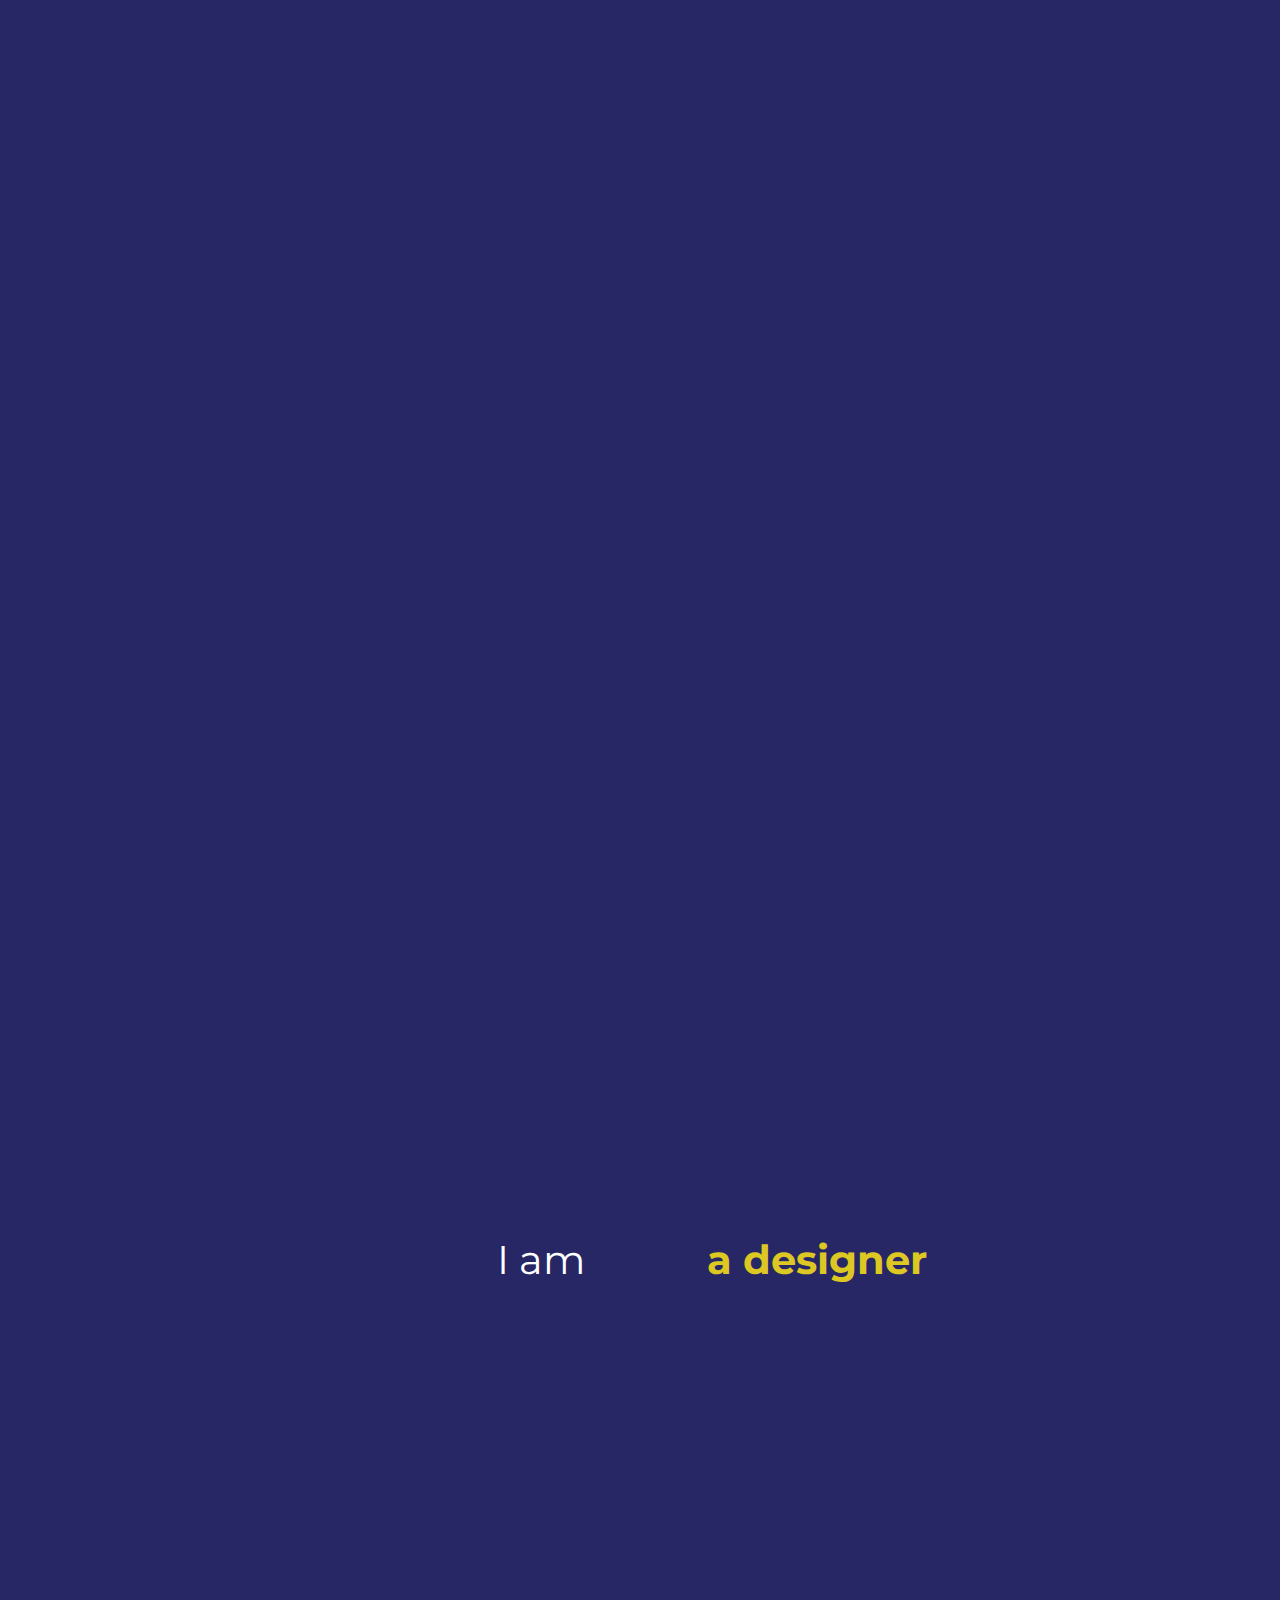
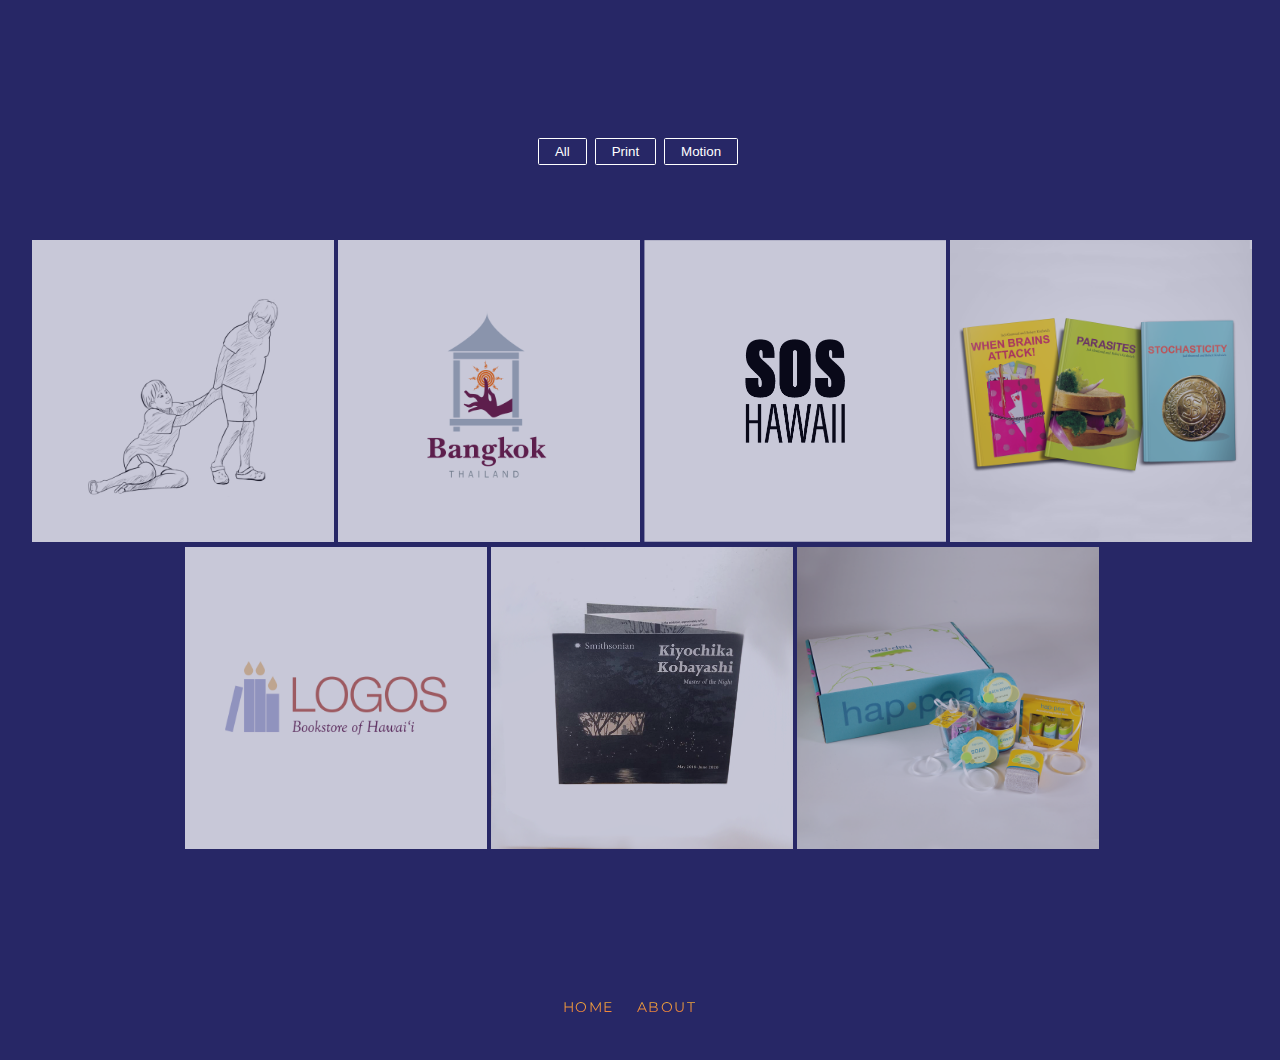
==== index.html @ 097b96c8 "update" ====
<!doctype html>
<html lang="en">

<head>
    <meta charset="utf-8" />
    <title>Joanna Yee's Portfolio</title>
    <meta name="description" content="This is Joanna Yee's Portfolio" />

    <!-- VIEWPORT FOR MOBILE -->
    <meta name="viewport" content="width=device-width, initial-scale=1" />

    <!-- FOR IE -->
    <meta http-equiv="X-UA-Compatible" content="ie=edge">

    <!-- GOOGLE FONT -->
    <link href="https://fonts.googleapis.com/css2?family=Montserrat:ital,wght@0,100;0,400;0,500;0,700;1,100;1,400;1,500;1,700&display=swap" rel="stylesheet"> 

  
    <!-- MAIN CSS FILE -->
    <link href="css/style.css" rel="stylesheet" type="text/css" />

</head>

<body>

    <header class="site-header fade-in-and-down">
        <div class="site-identity">
            <a href="index.html"><img class="logo" src="img/sitelogo.svg" alt="Joanna" width="60" height="20"></a>
            <h1><a href="index.html">Joanna Yee</a></h1> 
        </div>

    
        <nav class="site-navigation">
            <ul>
                <li><a href="index.html" class="selected">Work</a></li>
                <li><a href="about.html">About</a></li>
            </ul>
        </nav>
    </header>

    <main>
        <section class="home wrapper fade-in-and-down">
            <div class="carousel">
                <div class="slides">
                  <a href="/bookcovers/index.html" class="book"></a>

                  <a href="/soshawaii/index.html"  class="slide"></a>  
        
                  <a href="/soshawaii/index.html"  class="slide"></a>
                </div>
                <div class="controls">
                  <div class="control prev-slide">&#9668;</div>
                  <div class="control next-slide">&#9658;</div>

                </div>
              </div>
        </section>
<section>
         <div class="Iam">

            <p>I am</p>
            <b>
              <div class="innerIam">
               a designer <br /> 
               a illustrator<br />
               <br />
                <br />
                a creative thinker
                </div>
            </b>
            
            </div>
        </section>
        <div class="mixcontainer group">   
            <section id="work" class="text-centered">
                
                <div class="mixcontrols">
                    <button class="filter alt fade-and-move-in" data-filter="all">All</button>
                    <button class="filter alt fade-and-move-in" data-filter=".print">Print</button>
                    <button class="filter alt fade-and-move-in" data-filter=".motion">Motion</button>
                </div>

                <div class="thumbgrid mixcontainer fade-and-move-in">
                    <a href="rotoscope/index.html" class="mix motion" title="Rotoscope | Motion"><img src="img/rotoscope.png" alt="Rotoscope"/></a>
                    <a href="./bangkok/index.html" class="mix print" title="Bangkok | Print"><img src="./img/citylogothumbnail.png" alt="Bangkok"/></a>
                    <a href="./soshawaii/index.html" class="mix print" title="Soshawaii | Print"><img src="./img/soshawaii.png" alt="soshawaii"/></a>
                    <a href="./bookcovers/index.html" class="mix print" title="Bookcover Trilogy | Print"><img src="./img/booktrilogy.png" alt="Book covers"/></a>
                    <a href="./logosbookstore/index.html" class="mix print" title="Logos Bookstore | Print"><img src="./logosbookstore/img/logos.png" alt="bookstore"/></a>
                    <a href="./kobayashikiyochika/index.html" class="mix  print" title="Brochure | Print"><img src="./kobayashikiyochika/img/brochure1.png" alt="brochure"/></a>
                    <a href="./happea/index.html" class="mix print" title="Happea | Print"><img src="img/happea.png" alt="happea"/></a>
                   
                </div>
            </section>
        </div>
               
    </main>

    <footer class="site-footer">
        <nav class="site-navigation">
            <ul>
                <li><a href="index.html">Home</a></li>
                <li><a href="about.html">About</a></li>
            </ul>
        </nav>
    </footer>
    
<!-- JAVASCRIPT -->
<script src="js/mixitup.min.js"></script>
<script>
    document.addEventListener("DOMContentLoaded", function () {
        // MIXITUP
        var containerEl = document.querySelector(".mixcontainer");
        var mixer = mixitup(containerEl);
    });
 </script>
 <script src="js/slider.js"></script>

</body>

</html>
---- css/style.css ----
/* CSS TABLE OF CONTENTS 

  # GLOBALS
    # RESET
    # BODY SETTINGS
  # TYPOGRAPHY
    # HEADINGS
    # PARAGRAPHS
    # LINKS
    # TYPE SPECIMEN
  # MEDIA
    # IMAGES
  # COMPONENTS
    # BUTTONS
  # LAYOUT
    # CONTAINER
    # BESPOKE LAYOUT HELPERS
  # STRUCTURE
    # HEADER
    # FOOTER
    # NAV
    # MAIN
    # SECTIONS
  # ANIMATIONS
    # @KEYFRAME
    # SCROLL-TRIGGERED

*/

/* GLOBAL RESET */
* { box-sizing: border-box; }

/* GLOBAL BODY SETTINGS */
body {
  font-family: "Montserrat", serif;
  font-weight: 400;
  font-size: 87.5%; /* 14px */
  color: rgba(255, 255, 255, 0.945);
  margin: 0 auto;
  background-color: #272766;
  min-height: 100vh;
}

/* TYPOGRAPHY */
h1,h2,h3 { font-weight: normal; }

p { max-width: 35em; }

a {
  color: rgba(0, 0, 0, 0.8);
  text-decoration: none;
}
a:hover { color: rgba(0, 0, 0, 1); }


/* TYPE SPECIMEN */
.headline {
  font-size: 4em;
  font-weight: 400;
  line-height: 1;
  margin: 0 0 .4em 0;
}
.head{
  margin-top: -50px;
  font-size: 4em;
  font-weight: 400;
  line-height: 1;
  /* margin: 0 0 .4em 0; */
}
.subheadline {
  font-size: 2em;
  font-weight: 300;
  color: rgba(255,243,59,.8);
  line-height: 1;
  margin: 0 0 .6em 0;
}


/* MEDIA */
img {
  max-width: 100%;
  height: auto;
  z-index: 0;
}
.joanna {
  display: block;
  align-content: center;
  margin-bottom: 3em;
  margin-left: 7.5em;
}
.logo {
margin-left: 20px;
}
.name {
  margin-left: -45em;
  z-index: 0;
}
/* BUTTONS */
.center{
  text-align: center;
}
.button {
  display: inline-block;
  border: 1px solid rgba(255,243,59,.8);
  border-radius: 3em;
  color: rgba(255,243,59,.8);
  padding: 1em 2em;
  margin: .5em 0;
}
.button:hover {
  background: rgba(233,62,58,1);
  color: #fff;
  border-color: rgba(233,62,58,1);
}

/* LAYOUT */
.container {
  max-width: 1000px;
  margin: 0 auto;
}

/* BESPOKE LAYOUT HELPERS */
@media (min-width: 768px){

  .two-col .container {
    display: flex;
    align-items: center;
  }

  .two-col .subcontent-image,
  .two-col .subcontent-text {
    width: 50%;
    padding: 2em;
    z-index: 0;
  }

  .col-imagesmaller .container {
    display: flex;
    align-items: flex-start;
  }

  .col-imagesmaller .subcontent-image {
    width: 33.3333%;
  }

  .col-imagesmaller .subcontent-text {
    width: 66.6666%;
    padding: 2em;
  }

  .flippit .container {
    flex-direction: row-reverse;
  }

}

/* STRUCTURE */
.site-identity h1 {
  font-size: 1.5em;
  margin: 0;
  display: inline-block;
  position: absolute;
  top: -9999px;
  left:-9999px
 }

.site-header,
.site-footer {
  text-align: center;
  margin: 1em 0;
  padding-bottom: 1em;
}

.site-header {
  display: flex;
  justify-content: space-between;
  position: absolute;
  width: 100%;
  z-index: 1;
}

.site-header h1 {
  font-size: 1.5em;
  font-weight: 400;
  margin: 0;
}

.site-header h1 a {
  color: rgba(0, 0, 0, 0.5);
  text-transform: uppercase;
  letter-spacing: 0.1em;
  padding: 1em;
  display: inline-block;
  transition: .2s ease-out all;
}

.site-header h1 a:hover {
  color: rgba(0, 0, 0, 1);
}

/* SITE NAV */
.site-navigation ul {
  padding: 0;
  margin: 1em 1.5em 0 0;
}

.site-navigation ul li {
  display: inline-block;
}

.site-navigation ul li a {
  display: block;
  padding: 1em 0.5em;
  margin: 0 .2em;
  background: -webkit-linear-gradient(rgba(255,243,59,1), rgba(233,62,58,1));
  -webkit-background-clip: text;
  -webkit-text-fill-color: transparent;
  text-transform: uppercase;
  letter-spacing: 0.1em;
  border-bottom: 2px solid rgba(0, 0, 0, 0);
  transition: .2s ease-out all;
}

.site-navigation ul li a:hover {
  border-bottom: 2px solid rgb(255, 255, 255);
  background-color: rgb(255, 255, 255);
}

.site-navigation ul li a.selected {
  border-bottom: 2px solid rgb(255, 255, 255);
}

/* MAIN CONTENT */
main { padding: 5em 0; }
section {
  padding: 2em;
  min-height: 90vh;
  display: grid;
  align-items: center;
  justify-content: center;
}



/* FEATURED PROJECTS ON HOME PAGE */
@media (min-width: 768px) {

  .featuredproject {
    display: flex;
    justify-content: space-between;
    align-items: center;
    max-width: 1200px;
    margin: 0 auto;
  }
  .featuredproject.swapped {
    flex-direction: row-reverse;
  }
  .featuredproject .image-wrapper {
    width: 49%;
  }
  .featuredproject .text-wrapper {
    width: 49%;
    padding: 3em;
  }

}

@media (min-width: 768px) {

  .home {
    display: flex;
    justify-content: space-between;
    align-items: center;
    max-width: 1200px;
    margin: 0 auto;
    background: #272766;
  }
  .home.swapped {
    flex-direction: row-reverse;
  }
  .home .image-wrapper {
    width: 49%;
  }
  .home .text-wrapper {
    width: 49%;
    padding: 3em;
  }

}

.wrapper {
  position: flex;
  max-width: 90%;
  margin: 0 auto;
  padding: 10px 20px;
  border-radius: 8px;
  text-align: center;
}


@media (min-width: 768px) {
.title {
	font-family: "Montserrat",serif;
	text-align: center;
	color: #FFF;
	display: flex;
	flex-direction: column;
	align-items: center;
  justify-content: center;
  margin-left: auto;
	height: 100vh;
	letter-spacing: 1px;
  line-height: 100px;
  z-index: 1;
  text-align: left;
}


h1.type {
	background-image: url(https://paintingvalley.com/image/watercolor-gif-32.gif);
	background-size: cover;
	color: transparent;
	-moz-background-clip: text;
	-webkit-background-clip: text;
	text-transform: uppercase;
	font-size: 10em;
	line-height: .75;
	margin: 10px 0;
}
}
/* @media (max-width: 767px) {

  h1.type {
    background-image: url(https://paintingvalley.com/image/watercolor-gif-32.gif);
    background-size: cover;
    color: transparent;
    -moz-background-clip: text;
    -webkit-background-clip: text;
    text-transform: uppercase;
    font-size: 3em;
    line-height: .75;
    margin: 10px 0;
  }
} */

/* styling my button */



/* SUB PAGE: PROJECT DETAIL PAGES */

.page-projectdetail {
  max-width: none;
  margin: 0;
  padding: 0;
  background-color: #272766;
}

.page-projectdetail main {
  padding: 0;
}

.page-projectdetail .hero {
  background: #272766;
  padding: 0;
  z-index: 0;
}

.page-projectdetail .darker {
  background: rgba(0, 0, 0,.05);
}

.projectinfo p {
  text-align: left;
  margin-left: auto;
  margin-right: auto;
  max-width: 45em;
}

.subcontent-text {
  padding: 2em 0;
}

.subcontent-text h3 {
  font-size: 1.75em;
}

.meta-text h3 {
  border-top: 1px solid rgba(0,0,0,.3);
  padding-top: 2em;
}

.meta-list {
  list-style: none;
  padding: 2em 0;
}

.meta-list span {
  font-weight: bold;
}

@media (min-width: 768px){

  /* .projectinfo p {
    columns: 2;
  } */

  .meta-info .meta-list {
    columns: 2;
  }

}

/* @KEYFRAME ANIMATIONS */
@keyframes fade-in-and-down {
  from {
    opacity: 0;
    transform: translateY(-20px);
  }
  to {
    opacity: 1;
    transform: translateY(0);
  }
}

.fade-in-and-down * {
  animation-name: fade-in-and-down;
  animation-duration: 0.4s;
  animation-timing-function: ease-out;
  animation-delay: 0;
  animation-fill-mode: forwards;
  opacity: 0;
}

.fade-in-and-down *:nth-child(1) { animation-delay: 0.2s; }
.fade-in-and-down *:nth-child(2) { animation-delay: 0.4s; }
.fade-in-and-down *:nth-child(3) { animation-delay: 0.6s; }
.fade-in-and-down *:nth-child(4) { animation-delay: 0.8s; }
.fade-in-and-down *:nth-child(5) { animation-delay: 1s; }
.fade-in-and-down *:nth-child(6) { animation-delay: 1.2s; }
.fade-in-and-down *:nth-child(7) { animation-delay: 1.4s; }
.fade-in-and-down *:nth-child(8) { animation-delay: 1.6s; }


/* SCROLL-TRIGGERED ANIMATIONS ("REVEALER")*/
.revealer * {
  transition: transform .4s cubic-bezier(0, .5, .5, 1);
  transition: opacity .4s linear;
  opacity: 0;
  transform: translateY(-20px);
}

.revealer *:nth-child(1) { transition-delay: .2s; }
.revealer *:nth-child(2) { transition-delay: .4s; }
.revealer *:nth-child(3) { transition-delay: .6s; }
.revealer *:nth-child(4) { transition-delay: .8s; }
.revealer *:nth-child(5) { transition-delay: .9s; }
.revealer *:nth-child(6) { transition-delay: 1s; }
.revealer *:nth-child(7) { transition-delay: 1.1s; }
.revealer *:nth-child(8) { transition-delay: 1.2s; }
.revealer *:nth-child(9) { transition-delay: 1.3s; }

.active * {
  opacity: 1;
  transform: translateY(-20px);
}

#video { 
  position: relative;
  overflow: hidden;
  top: 1.5em;
  left: 18%;
  max-width: 65%;
  min-height: 100%;
  width: auto;
  height: auto;
  z-index: 0;
  margin-top: auto;
  /* transform: translateX(-50%) translateY(-50%); */
}

/*Headline*/
/* 
/*Mix it up*/
.text-centered {
  text-align: center;
 }
 .hidden {
  position: absolute;
  top: -9999px;
  left: -9999px;
 }
 .subheader {
  color: #999;
  margin-top: 1em;
  font-style: normal;
  font-weight: normal;
  clear: both;
 }
 
.thumbgrid a {
  box-sizing: border-box;
  display: inline-block;
  width: 50%;
  margin-right: -4px;
  margin-bottom: -7px;
  padding: 0;
 }
  
 @media (min-width: 768px) {
  .thumbgrid a {
    width: 25%;
  } 
 }
 .thumbgrid a img {
  /* display: block; */
  max-width: 100%;
  height: auto;
 }
 .group:after,
.row:after,
.container:after,
.nav:after {
 content: "";
 display: table;
 clear: both;
 font-size: 0;
}
.thumbgrid a {
  overflow: hidden;
  border: 2px solid rgba(255, 255, 255, 0);
 }
 .thumbgrid a img {
  opacity: 0.75;
  transition: all ease-in-out 0.2s;
  transform: scale(1);
 }
 .thumbgrid a:hover img {
  opacity: 1;
  transform: scale(1.05);
 }
 
 .mixcontainer {
  text-align: center;
 }
 .mixcontrols {
  margin-bottom: 2em;
 }
 button.filter {
  display: inline-block;
  padding: 0.35em 1.2em;
  border: 0.1em solid rgb(255, 255, 255);
  margin: 0 0.3em 0.3em 0;
  border-radius: 0.12em;
  box-sizing: border-box;
  text-decoration: none;
  font-family: 'Roboto',sans-serif;
  font-weight: 300;
  color: rgb(255, 255, 255);
  text-align: center;
  background-color: transparent;
 }

 button.filter:hover {
   cursor: pointer;
   background-color: rgba(255,243,59,.8);
 }

 @media (min-width: 768px) {

  .Iam {
    padding: 2em 5em;
    font: normal 40px/50px "Montserrat", sans-serif;
    color: #fff;
    margin-left:6em;
  }
  .Iam p {
    height: 50px;
    float: center;
    margin-right: 0.3em;
  }
  .Iam b {
    float: left;
    overflow: hidden;
    position: relative;
    height: 50px;
    top: -90px;
    margin-left: 4em;
  }
}

@media (max-width: 320px) {

  .Iam {
    padding: auto 0;
    font: calc(12px + 1vw)  "Montserrat", sans-serif;
    color: #fff;
    margin-left:6em;
  }
  .Iam p {
    height: 50px;
    float: center;
    margin-right: 0.3em;
  }
  .Iam b {
    float: left;
    overflow: hidden;
    position: relative;
    height: 10px;
    top: -90px;
    margin-left: 4em;
  }
}
  .Iam .innerIam {
    display: inline-block;
    text-align: left;
    color: #ddc823;
    position: relative;
    white-space: nowrap;
    top: 0;
    left: 50px;
  
  
  /*animation*/
  -webkit-animation:move 5s;
     -moz-animation:move 5s;
      -ms-animation:move 5s;
       -o-animation:move 5s;
          animation:move 5s;
  /*animation-iteration-count*/
  -webkit-animation-iteration-count:infinite;
     -moz-animation-iteration-count:infinite;
      -ms-animation-iteration-count:infinite;
       -o-animation-iteration-count:infinite;
          animation-iteration-count:infinite;
  /*animation-delay*/
  -webkit-animation-delay:1s;
     -moz-animation-delay:1s;
      -ms-animation-delay:1s;
       -o-animation-delay:1s;
          animation-delay:1s;
  }
  @keyframes move{
  0%  { top: 0px; }
  20% { top: -50px; }
  40% { top: -100px; }
  60% { top: -150px; }
  80% { top: -200px; }
  }
  
  @-webkit-keyframes move {
      0%  { top: 0px; }
      20% { top: -50px; }
      40% { top: -100px; }
      60% { top: -150px; }
      80% { top: -200px; }
  }
  @-moz-keyframes move {
      0%  { top: 0px; }
      20% { top: -50px; }
      40% { top: -100px; }
      60% { top: -150px; }
      80% { top: -200px; }
  }
  @-o-keyframes move {
      0%  { top: 0px; }
      20% { top: -50px; }
      40% { top: -100px; }
      60% { top: -150px; }
      80% { top: -200px; }
  }
  @keyframes move {
      0%  { top: 0px; }
      20% { top: -50px; }
      40% { top: -100px; }
      60% { top: -150px; }
      80% { top: -200px; }
  }
  
  .carousel {
    width: 80vw;
    height: 250px;
    border-radius: 3px;
    overflow: hidden;
    position: inline;
    box-shadow: 0 3px 6px rgba(0, 0, 0, 0.2);
  }
  .carousel:hover .controls {
    opacity: 1;
  }
  .carousel .controls {
    opacity: 0;
    display: flex;
    position: absolute;
    top: 50%;
    left: 0;
    justify-content: space-between;
    width: 100%;
    z-index: 99999;
    transition: all ease 0.5s;
  }
  .carousel .controls .control {
    margin: 0 5px;
    display: flex;
    align-items: center;
    justify-content: center;
    height: 40px;
    width: 40px;
    border-radius: 50%;
    background-color: rgba(233,62,58,1);
    opacity: 0.5;
    transition: ease 0.3s;
   
  }
  .carousel .controls .control:hover {
    opacity: 1;
    cursor: pointer;
  }
  .carousel .slides {
    position: absolute;
    left: 0;
    transform: translateY(-50%);
    display: flex;
    width: 100%;
    height: 100vh;
    transition: 1s ease-in-out all;
  }
  .carousel .slides .slide {
    min-width: 100%;
    min-height: 250px;
    height: auto;
    background-image: url("../img/soshawaiislide.png");
    background-position-x: center;
    background-repeat: no-repeat;

  }
  .carousel .slides .book {
    min-width: 100%;
    min-height: 250px;
    height: auto;
    background-image: url("../img/bookcoversslide.png");
    background-position-x: center;
    background-repeat: no-repeat;
  }

  .carousel .slides .bangkok {
    min-width: 100%;
    min-height: 250px;
    height: auto;
    background-image: url("../img/bookcoversslide.png");
    background-position-x: center;
    background-repeat: no-repeat;
  }
  .carousel.img {
    margin-top: -1em;
  }
  @media (min-width: 500px) {
    .hero.sos {
    background-image: url("../soshawaii/img/posterbig.png");
    background-repeat: no-repeat;
    background-size: cover;
    background-position: center;
  }
}
@media (max-width: 500px) {
  .hero.sos {
    background-image: url("../soshawaii/img/postersmall.png");
    background-repeat: no-repeat;
    background-size: cover;
    background-position: center;
  }
}

@media (min-width: 500px) {
  .hero.brochure {
    background-image: url("../kobayashikiyochika/img/brochurefront.png");
    background-repeat: no-repeat;
    background-size: cover;
    background-position: top;
    height: 100vh;
  }
}

@media (min-width: 500px) {
  .hero.book {
    background-image: url("../img/bookcovers.jpg");
    background-repeat: no-repeat;
    background-size: cover;
    background-position: center;
    height: 100vh;
  }
}
@media (min-width: 500px) {
  .hero.happea {
    background-image: url("../happea/img/JoannaYee_Happea_Packaging2.jpg");
    background-repeat: no-repeat;
    background-size: cover;
    background-position: center;
    height: 100vh;
  }
}
@media (max-width: 500px) {
  .hero.bangkok {
    background-image: url("../img/citylogo_thumbnail.png");
    background-repeat: no-repeat;
    background-size: cover;
    background-position: center;
    height: 100vh;
  }
}
@media (min-width: 768px) {
  .row {
    margin-left: -1%;
    margin-right: -1%;
    display: flex;
    flex-wrap: wrap;
    justify-content: center;
  }
  .row.swapped {
    flex-direction: row-reverse;
  }
  .row.centered {
    flex-direction: column;
  }
  .row.centered .column {
    flex-grow: 0;
  }
  .row > .column {
    margin: 0 1% 2% 1%;
    flex-grow: 1;
  }
  .row > .column.one-half {
    width: 48%;
  }
  .row > .column.one-third {
    width: 31.3333%;
  }
  .row > .column.two-thirds {
    width: 64.6666%;
  }
  .row > .column.one-fourth {
    width: 23%;
  }
  .row > .column.three-fourths {
    width: 73%;
  }
  .row > .column.push-one-third {
    margin-left: 34.3333%;
  }
  .row > .column.push-one-fourth {
    margin-left: 26%;
  }
  .row > .column.centered {
    flex-grow: 0;
  }
}
.one-half {
  padding: 1.5em;
}
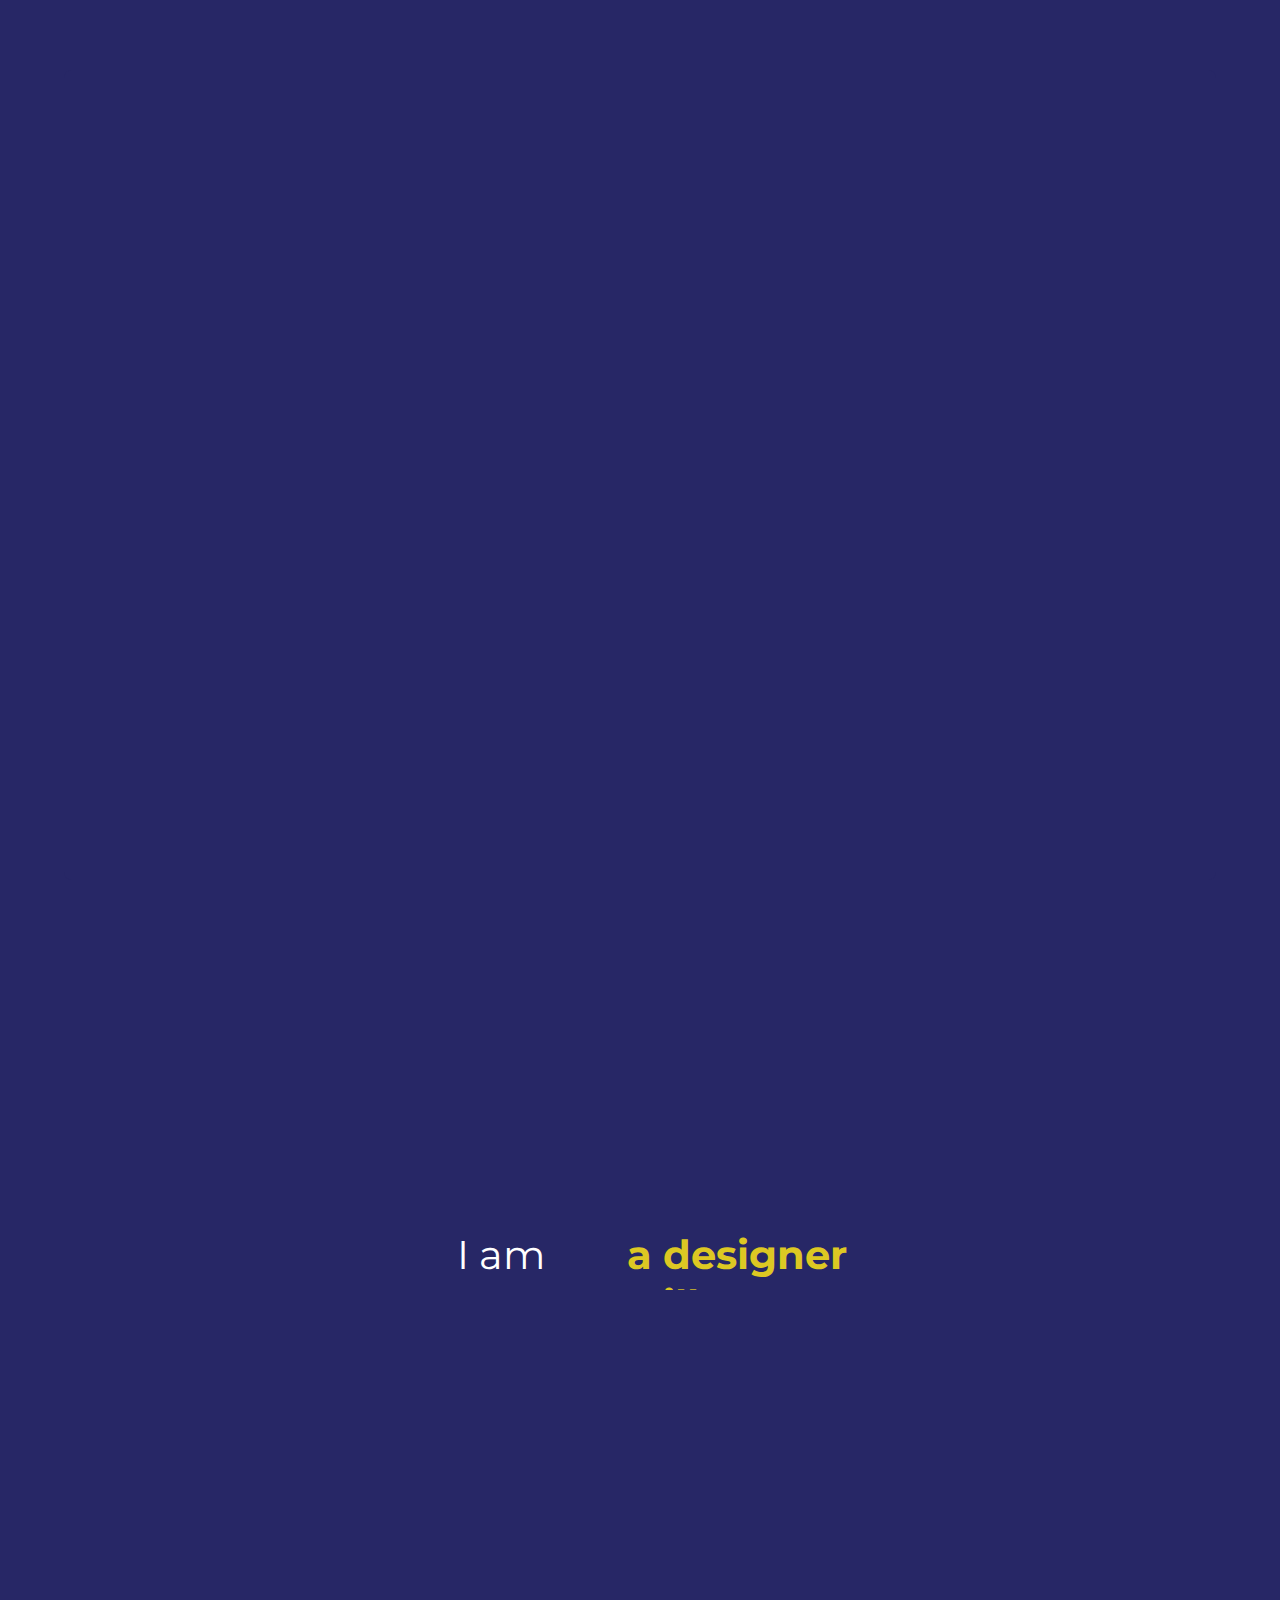
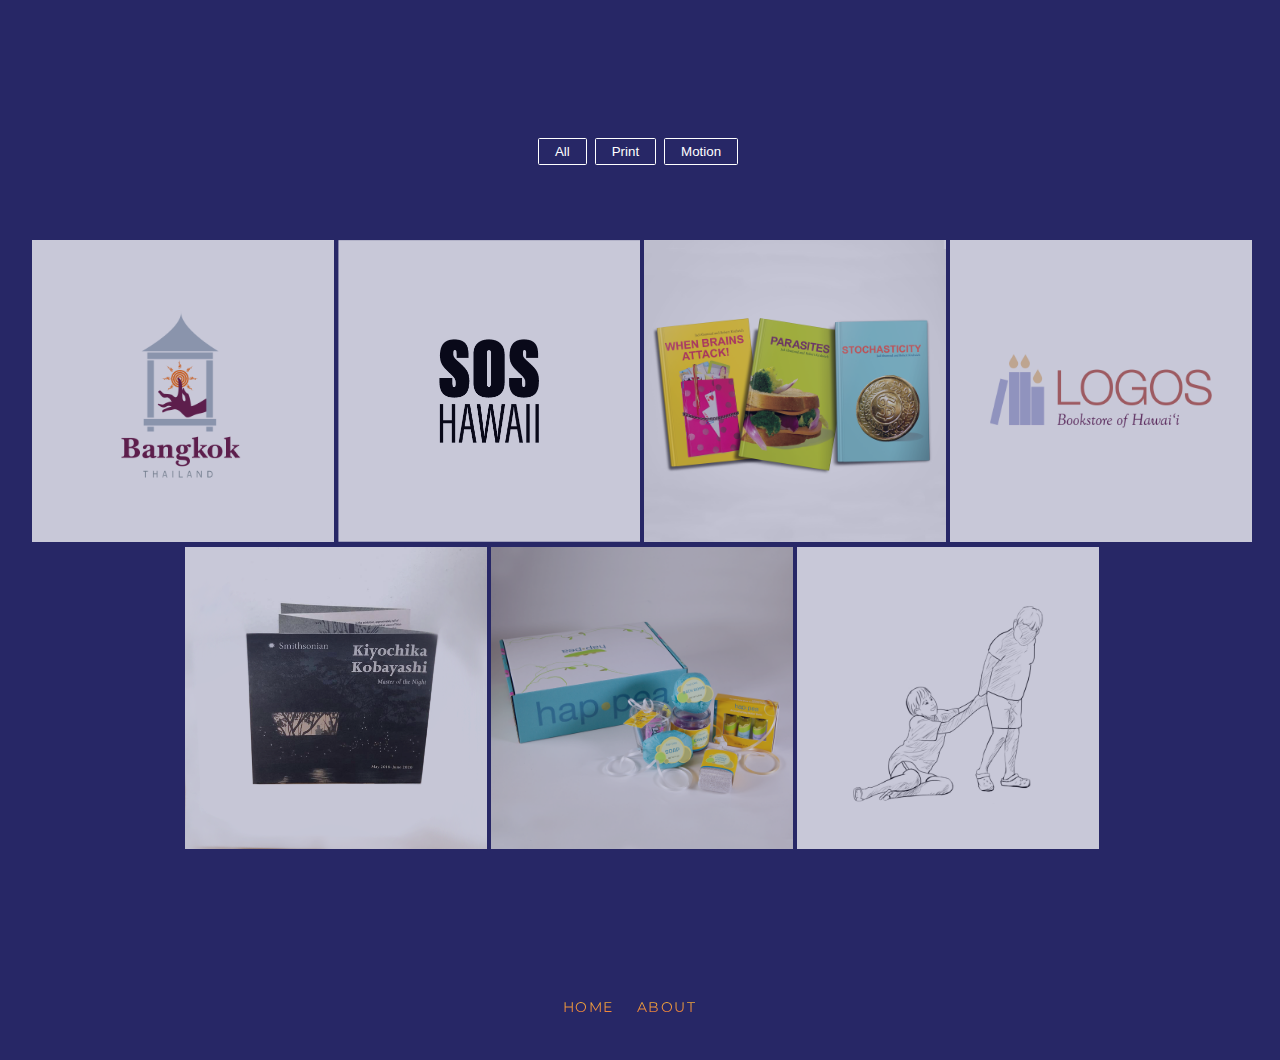
==== commit a26ce616: "update" ====
--- a/index.html
+++ b/index.html
@@ -55,6 +55,7 @@
                 </div>
               </div>
         </section>
+        
 <section>
          <div class="Iam">
 
@@ -70,7 +71,9 @@
             </b>
             
             </div>
+        
         </section>
+    </div>
         <div class="mixcontainer group">   
             <section id="work" class="text-centered">
                 
@@ -81,14 +84,14 @@
                 </div>
 
                 <div class="thumbgrid mixcontainer fade-and-move-in">
-                    <a href="rotoscope/index.html" class="mix motion" title="Rotoscope | Motion"><img src="img/rotoscope.png" alt="Rotoscope"/></a>
                     <a href="./bangkok/index.html" class="mix print" title="Bangkok | Print"><img src="./img/citylogothumbnail.png" alt="Bangkok"/></a>
                     <a href="./soshawaii/index.html" class="mix print" title="Soshawaii | Print"><img src="./img/soshawaii.png" alt="soshawaii"/></a>
                     <a href="./bookcovers/index.html" class="mix print" title="Bookcover Trilogy | Print"><img src="./img/booktrilogy.png" alt="Book covers"/></a>
                     <a href="./logosbookstore/index.html" class="mix print" title="Logos Bookstore | Print"><img src="./logosbookstore/img/logos.png" alt="bookstore"/></a>
                     <a href="./kobayashikiyochika/index.html" class="mix  print" title="Brochure | Print"><img src="./kobayashikiyochika/img/brochure1.png" alt="brochure"/></a>
                     <a href="./happea/index.html" class="mix print" title="Happea | Print"><img src="img/happea.png" alt="happea"/></a>
-                   
+                    <a href="rotoscope/index.html" class="mix motion" title="Rotoscope | Motion"><img src="img/rotoscope.png" alt="Rotoscope"/></a>
+
                 </div>
             </section>
         </div>
--- a/css/style.css
+++ b/css/style.css
@@ -569,10 +569,9 @@
  @media (min-width: 768px) {
 
   .Iam {
-    padding: 2em 5em;
     font: normal 40px/50px "Montserrat", sans-serif;
     color: #fff;
-    margin-left:6em;
+    margin-left:5em;
   }
   .Iam p {
     height: 50px;
@@ -583,22 +582,24 @@
     float: left;
     overflow: hidden;
     position: relative;
-    height: 50px;
+    height: 60px;
     top: -90px;
-    margin-left: 4em;
-  }
-}
-
-@media (max-width: 320px) {
+    margin-left: 3em;
+    padding-right: 2em;
+  }
+}
+
+@media (max-width: 420px) {
 
   .Iam {
     padding: auto 0;
-    font: calc(12px + 1vw)  "Montserrat", sans-serif;
+    font: "Montserrat", sans-serif;
+    font-size: inherit;
     color: #fff;
     margin-left:6em;
   }
   .Iam p {
-    height: 50px;
+    height: 500px;
     float: center;
     margin-right: 0.3em;
   }
@@ -606,9 +607,9 @@
     float: left;
     overflow: hidden;
     position: relative;
-    height: 10px;
+    height: 100px;
     top: -90px;
-    margin-left: 4em;
+    margin-left: 6em;
   }
 }
   .Iam .innerIam {
@@ -676,6 +677,7 @@
       60% { top: -150px; }
       80% { top: -200px; }
   }
+
   
   .carousel {
     width: 80vw;
@@ -692,7 +694,7 @@
     opacity: 0;
     display: flex;
     position: absolute;
-    top: 50%;
+    top: 45%;
     left: 0;
     justify-content: space-between;
     width: 100%;
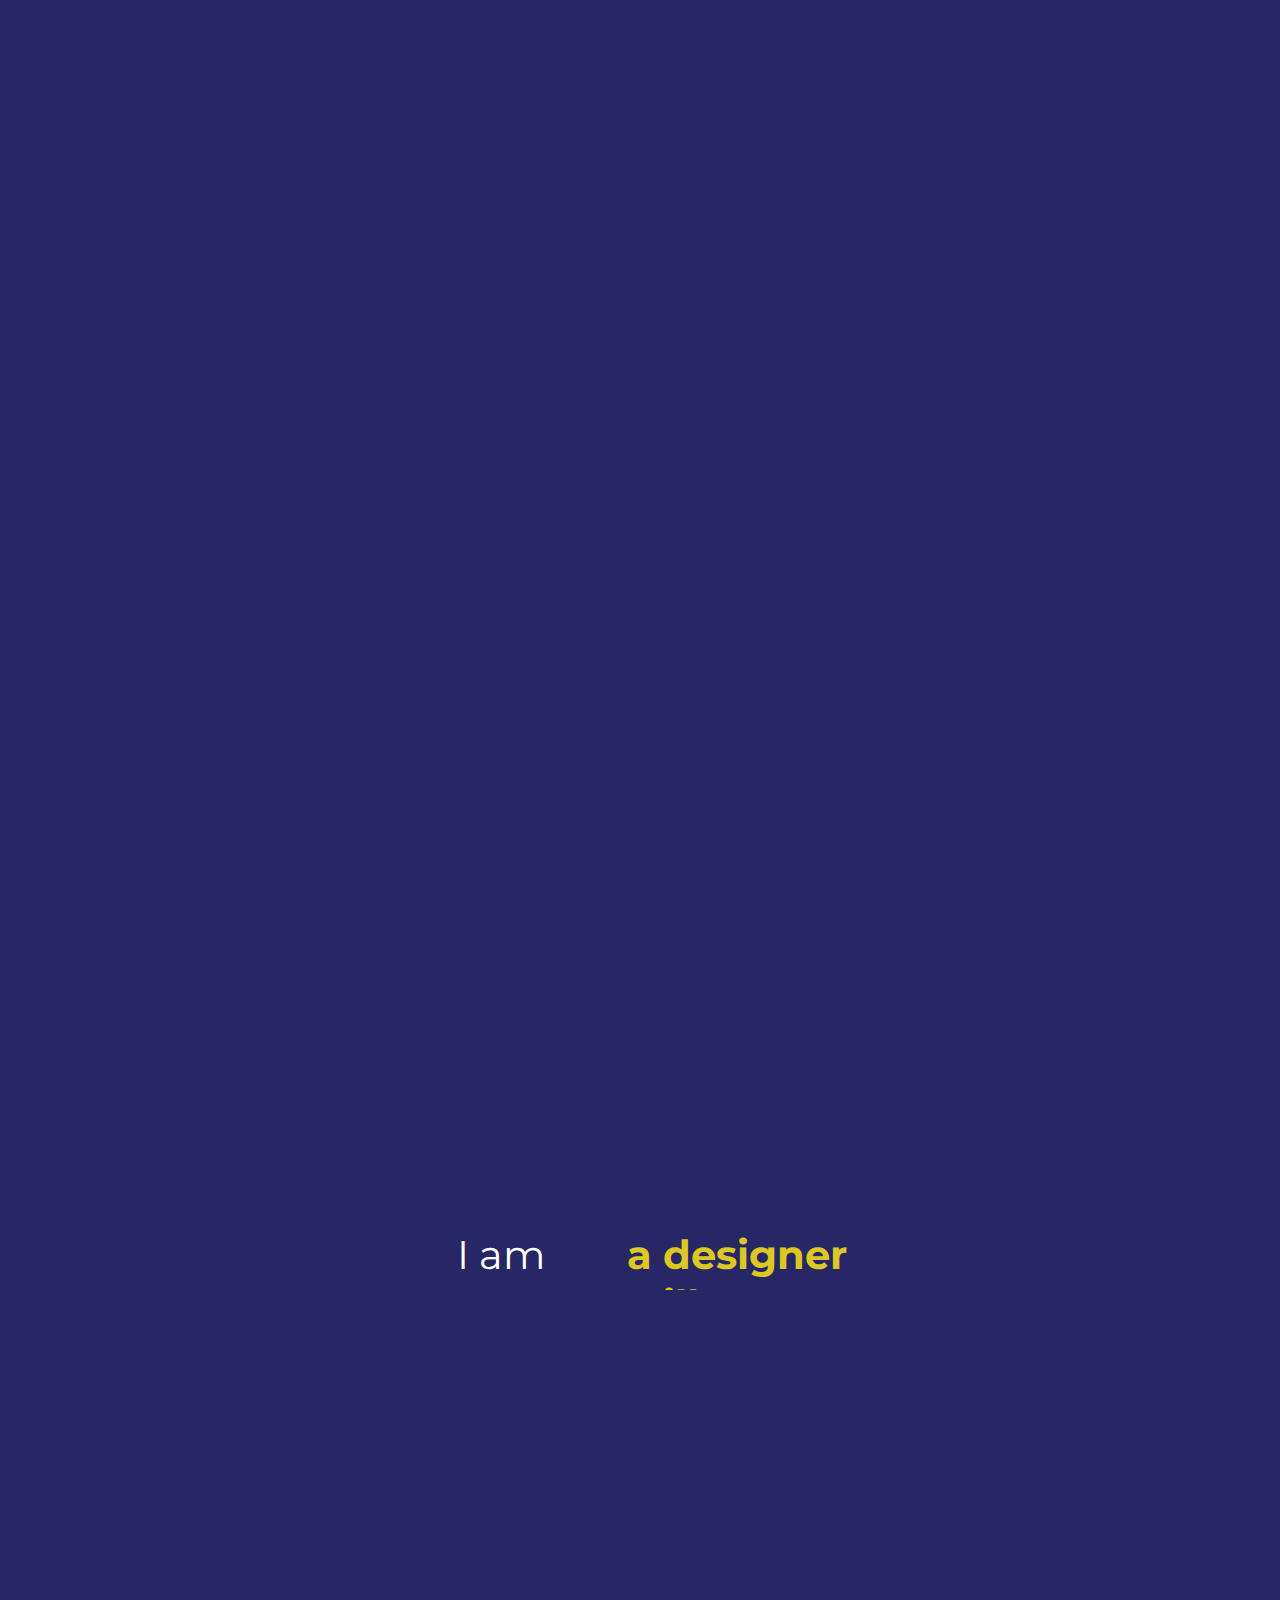
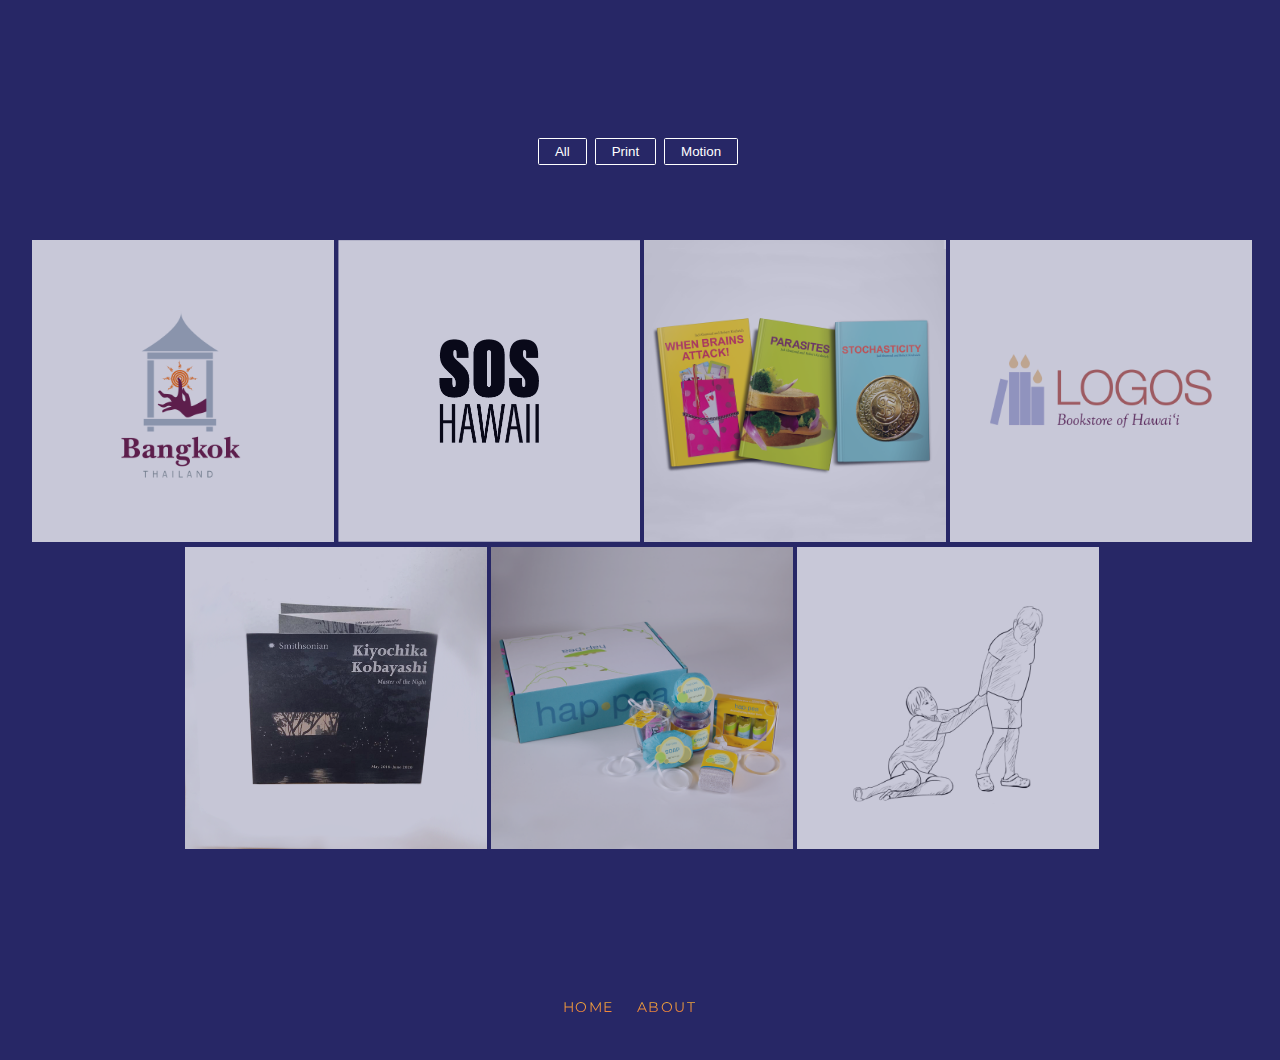
==== commit 63565b08: "update" ====
--- a/index.html
+++ b/index.html
@@ -19,6 +19,8 @@
     <!-- MAIN CSS FILE -->
     <link href="css/style.css" rel="stylesheet" type="text/css" />
 
+    <!-- Favicon -->
+    <link rel="shortcut icon" href="img/favicon.png" />
 </head>
 
 <body>
@@ -32,21 +34,23 @@
     
         <nav class="site-navigation">
             <ul>
-                <li><a href="index.html" class="selected">Work</a></li>
+                <li><a class= "scroll" href="#work" class="selected">Work</a></li>
                 <li><a href="about.html">About</a></li>
             </ul>
         </nav>
     </header>
 
     <main>
+        <div class="container">
+
         <section class="home wrapper fade-in-and-down">
             <div class="carousel">
                 <div class="slides">
-                  <a href="/bookcovers/index.html" class="book"></a>
+                  <a href="./bookcovers/index.html" class="book"></a>
 
-                  <a href="/soshawaii/index.html"  class="slide"></a>  
+                  <a href="./soshawaii/index.html"  class="slide"></a>  
         
-                  <a href="/soshawaii/index.html"  class="slide"></a>
+                  <!-- <a href="/soshawaii/index.html"  class="slide"></a> -->
                 </div>
                 <div class="controls">
                   <div class="control prev-slide">&#9668;</div>
@@ -55,7 +59,7 @@
                 </div>
               </div>
         </section>
-        
+        </div>
 <section>
          <div class="Iam">
 
@@ -74,6 +78,7 @@
         
         </section>
     </div>
+
         <div class="mixcontainer group">   
             <section id="work" class="text-centered">
                 
@@ -117,6 +122,7 @@
     });
  </script>
  <script src="js/slider.js"></script>
+ <script src="js/scroll.js"></script>
 
 </body>
 
--- a/css/style.css
+++ b/css/style.css
@@ -367,7 +367,7 @@
 }
 
 .page-projectdetail .darker {
-  background: rgba(0, 0, 0,.05);
+  background: rgba(255, 255, 255, 0.05);
 }
 
 .projectinfo p {
@@ -589,7 +589,7 @@
   }
 }
 
-@media (max-width: 420px) {
+@media (max-width: 320px) {
 
   .Iam {
     padding: auto 0;
@@ -757,6 +757,22 @@
     margin-top: -1em;
   }
   @media (min-width: 500px) {
+    .hero.logos {
+    background-image: url("../logosbookstore/img/bookstore.png");
+    background-repeat: no-repeat;
+    background-size: cover;
+    background-position: center;
+  }
+}
+@media (max-width: 500px) {
+  .hero.logos {
+  background-image: url("../logosbookstore/img/bookstore.png");
+  background-repeat: no-repeat;
+  background-size: cover;
+  background-position: center;
+}
+}
+  @media (min-width: 500px) {
     .hero.sos {
     background-image: url("../soshawaii/img/posterbig.png");
     background-repeat: no-repeat;
@@ -803,7 +819,16 @@
 }
 @media (max-width: 500px) {
   .hero.bangkok {
-    background-image: url("../img/citylogo_thumbnail.png");
+    background-image: url("../bangkok/img/citylogobig.png");
+    background-repeat: no-repeat;
+    background-size: cover;
+    background-position: center;
+    height: 100vh;
+  }
+}
+@media (min-width: 500px) {
+  .hero.bangkok {
+    background-image: url("../bangkok/img/citylogobig.png");
     background-repeat: no-repeat;
     background-size: cover;
     background-position: center;
@@ -858,4 +883,8 @@
 }
 .one-half {
   padding: 1.5em;
+}
+.headline.gallery{
+  margin-bottom: 60px;
+  text-align: center;
 }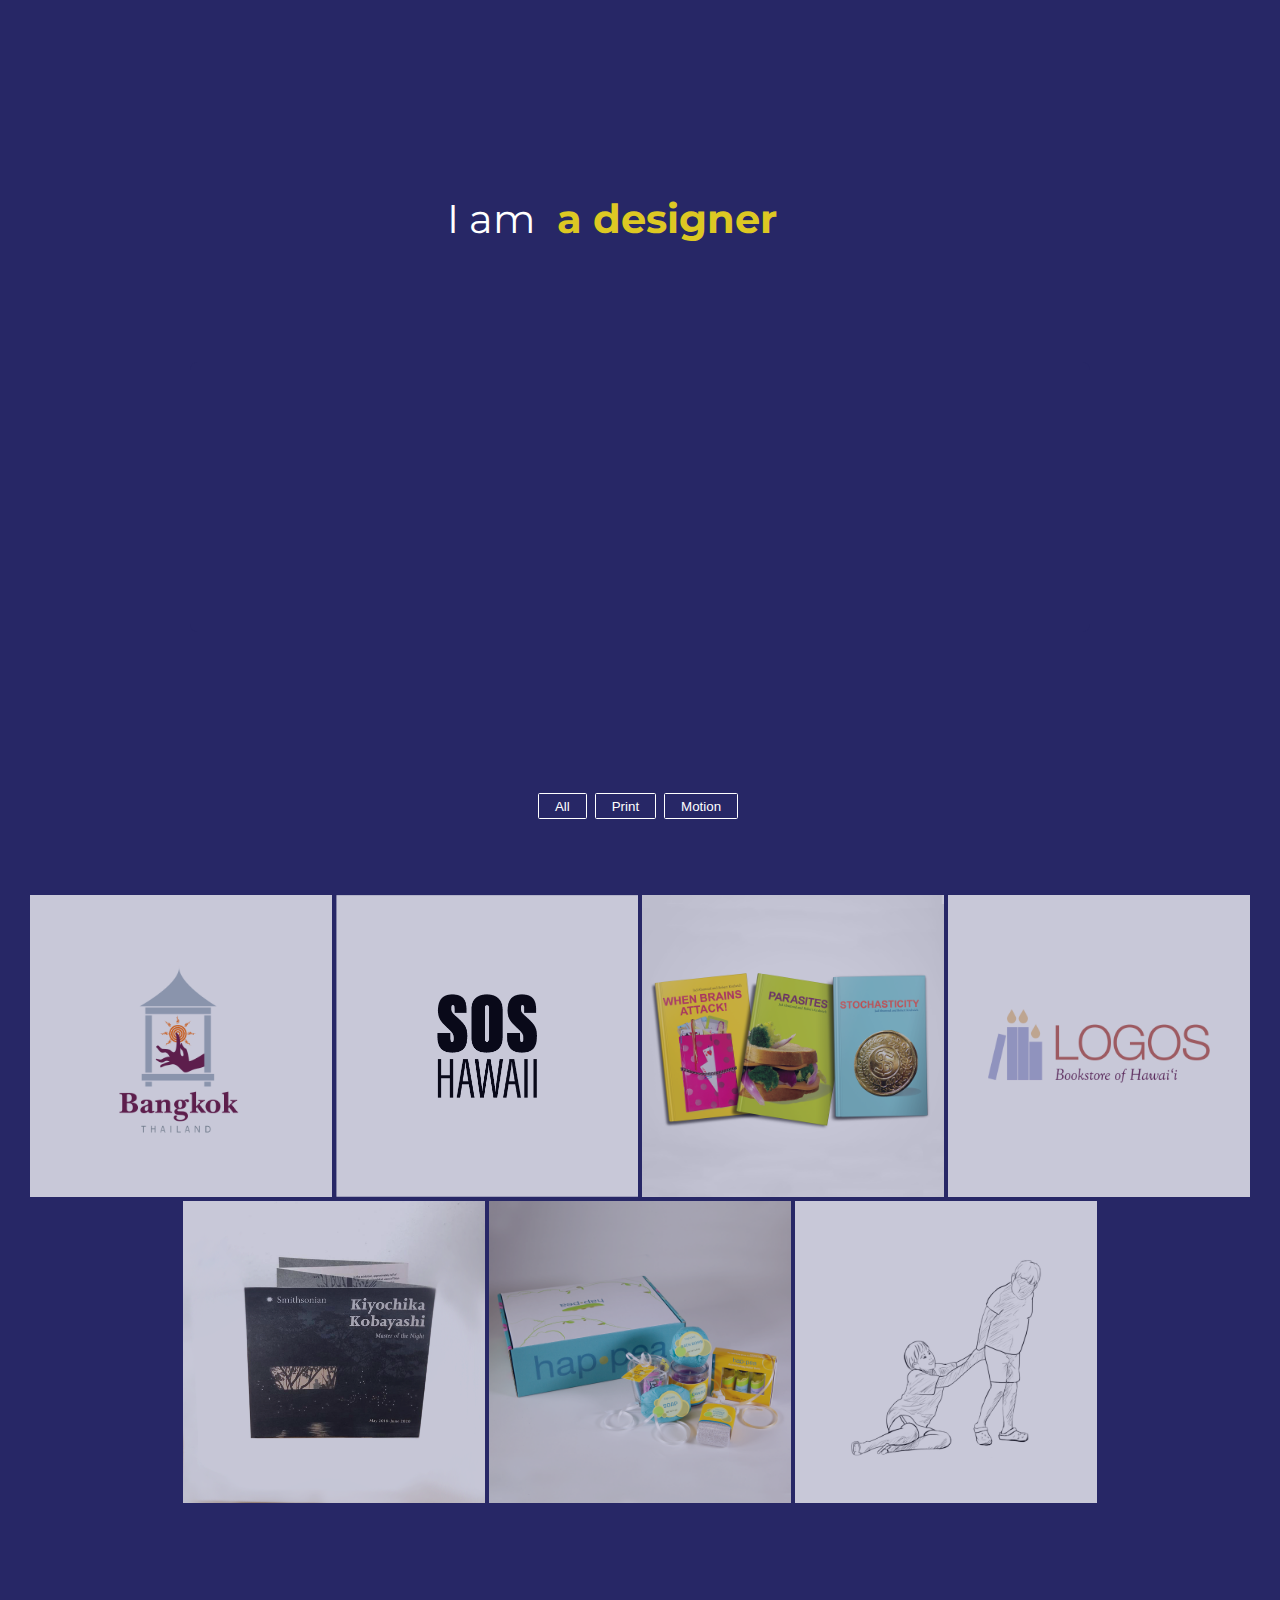
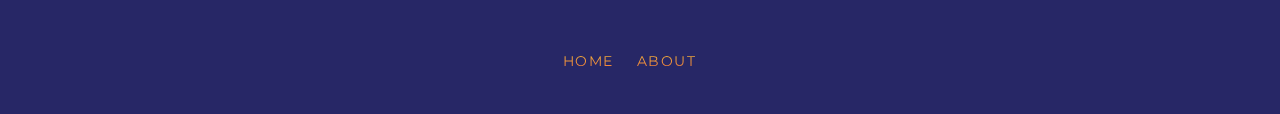
==== commit d197f512: "update" ====
--- a/index.html
+++ b/index.html
@@ -15,7 +15,6 @@
     <!-- GOOGLE FONT -->
     <link href="https://fonts.googleapis.com/css2?family=Montserrat:ital,wght@0,100;0,400;0,500;0,700;1,100;1,400;1,500;1,700&display=swap" rel="stylesheet"> 
 
-  
     <!-- MAIN CSS FILE -->
     <link href="css/style.css" rel="stylesheet" type="text/css" />
 
@@ -31,53 +30,53 @@
             <h1><a href="index.html">Joanna Yee</a></h1> 
         </div>
 
-    
         <nav class="site-navigation">
             <ul>
-                <li><a class= "scroll" href="#work" class="selected">Work</a></li>
+                <li><a class="scroll" href="#work" class="selected">Work</a></li>
                 <li><a href="about.html">About</a></li>
             </ul>
         </nav>
     </header>
 
     <main>
-        <div class="container">
+        <div class="container homehero">
 
-        <section class="home wrapper fade-in-and-down">
-            <div class="carousel">
-                <div class="slides">
-                  <a href="./bookcovers/index.html" class="book"></a>
+            <section class="not-full-height">
+                <div class="Iam">
 
-                  <a href="./soshawaii/index.html"  class="slide"></a>  
-        
-                  <!-- <a href="/soshawaii/index.html"  class="slide"></a> -->
-                </div>
-                <div class="controls">
-                  <div class="control prev-slide">&#9668;</div>
-                  <div class="control next-slide">&#9658;</div>
+                    <p>I am</p>
+                    <b>
+                        <div class="innerIam">
+                            a designer <br />
+                            an illustrator<br />
+                            a creative thinker<br />
+                            Joanna Yee
+                        </div>
+                    </b>
 
                 </div>
-              </div>
-        </section>
+
+            </section>
+
+            <section class="home wrapper fade-in-and-down not-full-height">
+                <div class="carousel">
+                    <div class="slides">
+                        <a href="./bookcovers/index.html" class="book"></a>
+
+                        <a href="./soshawaii/index.html" class="slide"></a>
+
+                        <!-- <a href="/soshawaii/index.html"  class="slide"></a> -->
+                    </div>
+                    <div class="controls">
+                        <div class="control prev-slide">&#9668;</div>
+                        <div class="control next-slide">&#9658;</div>
+
+                    </div>
+                </div>
+            </section>
+
         </div>
-<section>
-         <div class="Iam">
 
-            <p>I am</p>
-            <b>
-              <div class="innerIam">
-               a designer <br /> 
-               a illustrator<br />
-               <br />
-                <br />
-                a creative thinker
-                </div>
-            </b>
-            
-            </div>
-        
-        </section>
-    </div>
 
         <div class="mixcontainer group">   
             <section id="work" class="text-centered">
@@ -89,13 +88,20 @@
                 </div>
 
                 <div class="thumbgrid mixcontainer fade-and-move-in">
-                    <a href="./bangkok/index.html" class="mix print" title="Bangkok | Print"><img src="./img/citylogothumbnail.png" alt="Bangkok"/></a>
-                    <a href="./soshawaii/index.html" class="mix print" title="Soshawaii | Print"><img src="./img/soshawaii.png" alt="soshawaii"/></a>
-                    <a href="./bookcovers/index.html" class="mix print" title="Bookcover Trilogy | Print"><img src="./img/booktrilogy.png" alt="Book covers"/></a>
-                    <a href="./logosbookstore/index.html" class="mix print" title="Logos Bookstore | Print"><img src="./logosbookstore/img/logos.png" alt="bookstore"/></a>
-                    <a href="./kobayashikiyochika/index.html" class="mix  print" title="Brochure | Print"><img src="./kobayashikiyochika/img/brochure1.png" alt="brochure"/></a>
-                    <a href="./happea/index.html" class="mix print" title="Happea | Print"><img src="img/happea.png" alt="happea"/></a>
-                    <a href="rotoscope/index.html" class="mix motion" title="Rotoscope | Motion"><img src="img/rotoscope.png" alt="Rotoscope"/></a>
+                    <a href="./bangkok/index.html" class="mix print" title="Bangkok | Print"><img
+                        src="./img/citylogothumbnail.png" alt="Bangkok" /></a>
+                <a href="./soshawaii/index.html" class="mix print" title="Soshawaii | Print"><img
+                        src="./img/soshawaii.png" alt="soshawaii" /></a>
+                <a href="./bookcovers/index.html" class="mix print" title="Bookcover Trilogy | Print"><img
+                        src="./img/booktrilogy.png" alt="Book covers" /></a>
+                <a href="./logosbookstore/index.html" class="mix print" title="Logos Bookstore | Print"><img
+                        src="./logosbookstore/img/logos.png" alt="bookstore" /></a>
+                <a href="./kobayashikiyochika/index.html" class="mix  print" title="Brochure | Print"><img
+                        src="./kobayashikiyochika/img/brochure1.png" alt="brochure" /></a>
+                <a href="./happea/index.html" class="mix print" title="Happea | Print"><img src="img/happea.png"
+                        alt="happea" /></a>
+                <a href="rotoscope/index.html" class="mix motion" title="Rotoscope | Motion"><img
+                        src="img/rotoscope.png" alt="Rotoscope" /></a>
 
                 </div>
             </section>
--- a/css/style.css
+++ b/css/style.css
@@ -83,10 +83,11 @@
   z-index: 0;
 }
 .joanna {
+  margin: auto;
   display: block;
   align-content: center;
   margin-bottom: 3em;
-  margin-left: 7.5em;
+  /* margin-left: 7.5em; */
 }
 .logo {
 margin-left: 20px;
@@ -98,6 +99,17 @@
 /* BUTTONS */
 .center{
   text-align: center;
+  padding-top: 3em;
+}
+.middle{
+  text-align: center;
+  padding-top: 0em;
+  padding-bottom: .5em;
+}
+.textcenter{
+  text-align: center;
+  padding-top: 0em;
+  padding-bottom: 1.5em;
 }
 .button {
   display: inline-block;
@@ -112,11 +124,32 @@
   color: #fff;
   border-color: rgba(233,62,58,1);
 }
-
+.column.subcontent-image.one-half {
+  padding-top: 8em;
+}
+.column.subcontent-image {
+  padding-top: 2em;
+}
+.column.subcontent-text {
+  padding-top: 2em;
+}
+.column.subcontent-text.one-half {
+  padding-top: 8em;
+}
+@media (max-width: 768px){
+  .column.subcontent-text.one-half {
+    padding-top: 0em;
+  }
+}
 /* LAYOUT */
 .container {
   max-width: 1000px;
   margin: 0 auto;
+}
+
+.container.homehero {
+  padding-top: 4em;
+  padding-bottom: 8em;
 }
 
 /* BESPOKE LAYOUT HELPERS */
@@ -240,7 +273,9 @@
   justify-content: center;
 }
 
-
+section.not-full-height {
+  min-height: auto;
+}
 
 /* FEATURED PROJECTS ON HOME PAGE */
 @media (min-width: 768px) {
@@ -314,34 +349,10 @@
   z-index: 1;
   text-align: left;
 }
-
-
-h1.type {
-	background-image: url(https://paintingvalley.com/image/watercolor-gif-32.gif);
-	background-size: cover;
-	color: transparent;
-	-moz-background-clip: text;
-	-webkit-background-clip: text;
-	text-transform: uppercase;
-	font-size: 10em;
-	line-height: .75;
-	margin: 10px 0;
-}
-}
-/* @media (max-width: 767px) {
-
-  h1.type {
-    background-image: url(https://paintingvalley.com/image/watercolor-gif-32.gif);
-    background-size: cover;
-    color: transparent;
-    -moz-background-clip: text;
-    -webkit-background-clip: text;
-    text-transform: uppercase;
-    font-size: 3em;
-    line-height: .75;
-    margin: 10px 0;
-  }
-} */
+}
+
+
+
 
 /* styling my button */
 
@@ -379,6 +390,7 @@
 
 .subcontent-text {
   padding: 2em 0;
+  text-align: center;
 }
 
 .subcontent-text h3 {
@@ -480,7 +492,7 @@
 }
 
 /*Headline*/
-/* 
+ 
 /*Mix it up*/
 .text-centered {
   text-align: center;
@@ -502,8 +514,8 @@
   box-sizing: border-box;
   display: inline-block;
   width: 50%;
-  margin-right: -4px;
-  margin-bottom: -7px;
+  /* margin-right: -4px;
+  margin-bottom: -7px; */
   padding: 0;
  }
   
@@ -513,7 +525,7 @@
   } 
  }
  .thumbgrid a img {
-  /* display: block; */
+  display: block;
   max-width: 100%;
   height: auto;
  }
@@ -525,6 +537,12 @@
  display: table;
  clear: both;
  font-size: 0;
+}
+.thumbgrid {
+  display: flex;
+  flex-wrap: wrap;
+  justify-content: center;
+  align-items: center;
 }
 .thumbgrid a {
   overflow: hidden;
@@ -566,119 +584,88 @@
    background-color: rgba(255,243,59,.8);
  }
 
- @media (min-width: 768px) {
-
-  .Iam {
-    font: normal 40px/50px "Montserrat", sans-serif;
-    color: #fff;
-    margin-left:5em;
-  }
-  .Iam p {
-    height: 50px;
-    float: center;
-    margin-right: 0.3em;
-  }
-  .Iam b {
-    float: left;
-    overflow: hidden;
-    position: relative;
-    height: 60px;
-    top: -90px;
-    margin-left: 3em;
-    padding-right: 2em;
-  }
-}
-
-@media (max-width: 320px) {
-
-  .Iam {
-    padding: auto 0;
-    font: "Montserrat", sans-serif;
-    font-size: inherit;
-    color: #fff;
-    margin-left:6em;
-  }
-  .Iam p {
-    height: 500px;
-    float: center;
-    margin-right: 0.3em;
-  }
-  .Iam b {
-    float: left;
-    overflow: hidden;
-    position: relative;
-    height: 100px;
-    top: -90px;
-    margin-left: 6em;
-  }
-}
-  .Iam .innerIam {
-    display: inline-block;
-    text-align: left;
-    color: #ddc823;
-    position: relative;
-    white-space: nowrap;
-    top: 0;
-    left: 50px;
+  /* @media (min-width: 768px) { */
+
+    .Iam {
+      font: normal 40px/50px "Montserrat", sans-serif;
+      color: #fff;
+      margin-left:3em;
+    }
+    .Iam p {
+      height: 50px;
+      float: center;
+      margin-right: 0.3em;
+    }
+    .Iam b {
+      float: left;
+      overflow: hidden;
+      position: relative;
+      height: 50px;
+      top: -90px;
+      margin-left: 1.5em;
+      padding-right: 2em;
+    }
+  /* } */
   
+  @media (max-width: 767px) {
+    .Iam {
+      transform: scale(.5);
+      margin-left:1.5em;
+    }
   
-  /*animation*/
-  -webkit-animation:move 5s;
-     -moz-animation:move 5s;
-      -ms-animation:move 5s;
-       -o-animation:move 5s;
-          animation:move 5s;
-  /*animation-iteration-count*/
-  -webkit-animation-iteration-count:infinite;
-     -moz-animation-iteration-count:infinite;
-      -ms-animation-iteration-count:infinite;
-       -o-animation-iteration-count:infinite;
-          animation-iteration-count:infinite;
-  /*animation-delay*/
-  -webkit-animation-delay:1s;
-     -moz-animation-delay:1s;
-      -ms-animation-delay:1s;
-       -o-animation-delay:1s;
-          animation-delay:1s;
-  }
-  @keyframes move{
-  0%  { top: 0px; }
-  20% { top: -50px; }
-  40% { top: -100px; }
-  60% { top: -150px; }
-  80% { top: -200px; }
   }
   
-  @-webkit-keyframes move {
-      0%  { top: 0px; }
-      20% { top: -50px; }
-      40% { top: -100px; }
-      60% { top: -150px; }
-      80% { top: -200px; }
-  }
-  @-moz-keyframes move {
-      0%  { top: 0px; }
-      20% { top: -50px; }
-      40% { top: -100px; }
-      60% { top: -150px; }
-      80% { top: -200px; }
-  }
-  @-o-keyframes move {
-      0%  { top: 0px; }
-      20% { top: -50px; }
-      40% { top: -100px; }
-      60% { top: -150px; }
-      80% { top: -200px; }
-  }
-  @keyframes move {
-      0%  { top: 0px; }
-      20% { top: -50px; }
-      40% { top: -100px; }
-      60% { top: -150px; }
-      80% { top: -200px; }
-  }
-
+  /* @media (max-width: 320px) {
+    .Iam {
+      padding: auto 0;
+      font: "Montserrat", sans-serif;
+      font-size: inherit;
+      color: #fff;
+      margin-left:6em;
+    }
+    .Iam p {
+      height: 500px;
+      float: center;
+      margin-right: 0.3em;
+    }
+    .Iam b {
+      float: left;
+      overflow: hidden;
+      position: relative;
+      height: 100px;
+      top: -90px;
+      margin-left: 6em;
+    }
+  } */
+    .Iam .innerIam {
+      display: inline-block;
+      text-align: left;
+      color: #ddc823;
+      position: relative;
+      white-space: nowrap;
+      top: 0;
+      left: 50px;
+    
+    
+    /*animation*/
+            animation:move 6s;
+    /*animation easing*/
+            animation-timing-function: cubic-bezier(0, 1, 0, 1);
+    /*animation-iteration-count*/
+            animation-iteration-count:infinite;
+    /*animation-delay*/
+            animation-delay:1s;
+    }
   
+    
+    @keyframes move {
+      0%  { top: 50px; }
+      20%  { top: 0px; }
+      40% { top: -50px; }
+      60% { top: -100px; }
+      80% { top: -150px; opacity: 1;}
+      100% { top: -150px; opacity: 0;}
+    }
   .carousel {
     width: 80vw;
     height: 250px;
@@ -771,6 +758,24 @@
   background-size: cover;
   background-position: center;
 }
+@media (max-width: 500px) {
+  .hero.bangkok {
+    background-image: url("../bangkok/img/citylogobig.png");
+    background-repeat: no-repeat;
+    background-size: cover;
+    background-position: center;
+    height: 100vh; 
+  }
+}
+@media (min-width: 500px) {
+  .hero.bangkok {
+    background-image: url("../bangkok/img/citylogobig.png");
+    background-repeat: no-repeat;
+    background-size: cover;
+    background-position: center;
+    height: 100vh;
+  }
+}
 }
   @media (min-width: 500px) {
     .hero.sos {
@@ -810,31 +815,14 @@
 }
 @media (min-width: 500px) {
   .hero.happea {
-    background-image: url("../happea/img/JoannaYee_Happea_Packaging2.jpg");
+    background-image: url("../happea/img/happeapackage.jpg");
     background-repeat: no-repeat;
     background-size: cover;
     background-position: center;
     height: 100vh;
   }
 }
-@media (max-width: 500px) {
-  .hero.bangkok {
-    background-image: url("../bangkok/img/citylogobig.png");
-    background-repeat: no-repeat;
-    background-size: cover;
-    background-position: center;
-    height: 100vh;
-  }
-}
-@media (min-width: 500px) {
-  .hero.bangkok {
-    background-image: url("../bangkok/img/citylogobig.png");
-    background-repeat: no-repeat;
-    background-size: cover;
-    background-position: center;
-    height: 100vh;
-  }
-}
+
 @media (min-width: 768px) {
   .row {
     margin-left: -1%;
@@ -855,6 +843,7 @@
   .row > .column {
     margin: 0 1% 2% 1%;
     flex-grow: 1;
+  
   }
   .row > .column.one-half {
     width: 48%;
@@ -887,4 +876,10 @@
 .headline.gallery{
   margin-bottom: 60px;
   text-align: center;
-}+}
+
+.gallery.h3
+{font-family: "Montserrat", serif;
+  font-weight: 500;
+
+}
